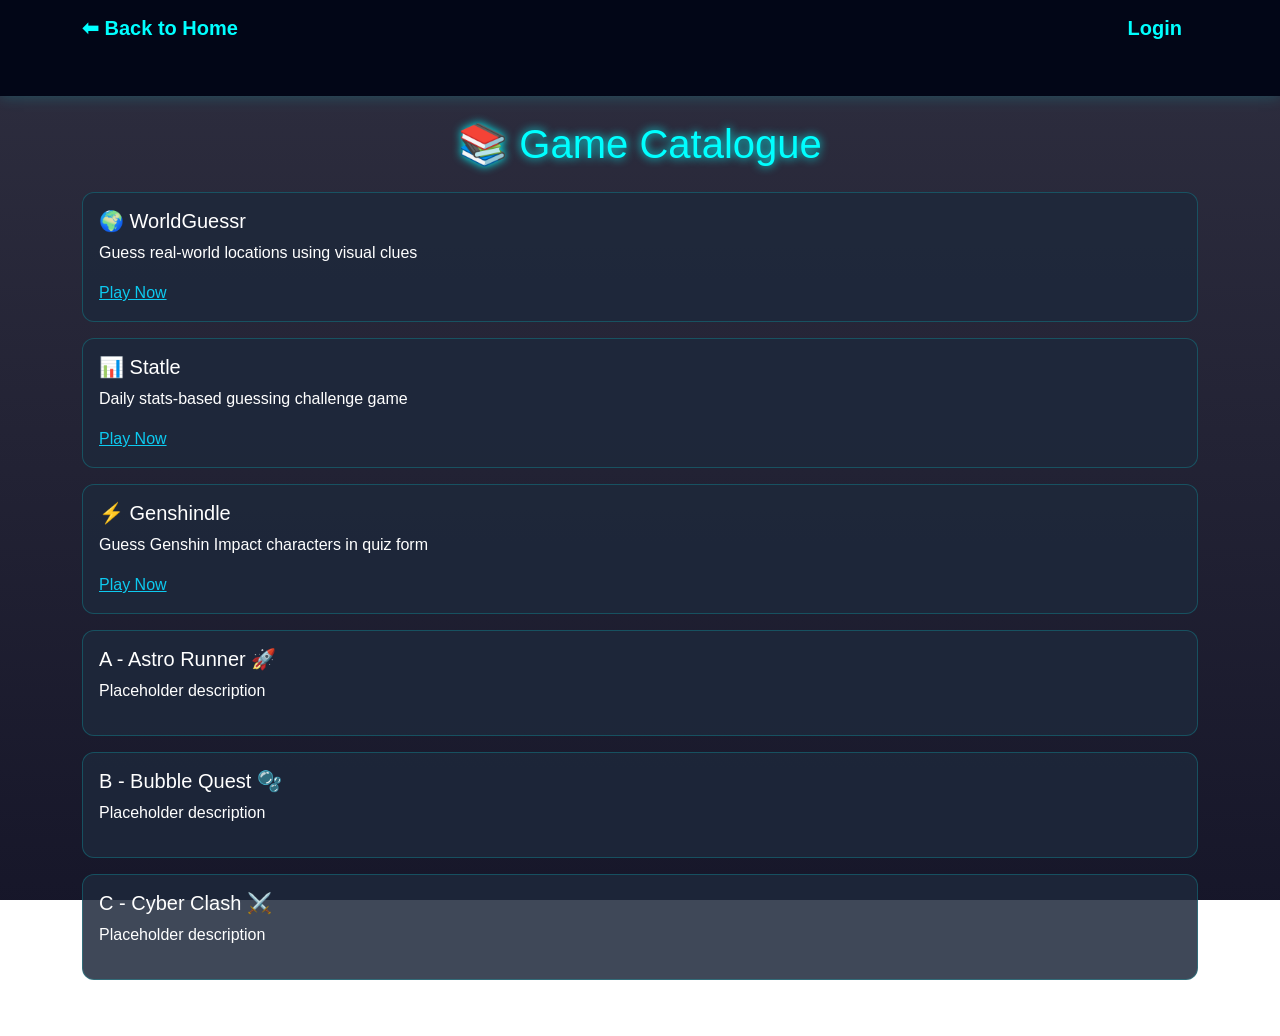
==== Project_Game_lib/catalogue.html @ cc5ea57b "Add files via upload" ====
<!DOCTYPE html>
<html lang="en">
<head>
<meta charset="UTF-8">
<title>Catalogue</title>
<meta name="viewport" content="width=device-width, initial-scale=1">

<link href="https://cdn.jsdelivr.net/npm/bootstrap@5.3.0/dist/css/bootstrap.min.css" rel="stylesheet">

<style>

body {
  margin: 0;
  font-family: Arial, sans-serif;
  background:
    linear-gradient(rgba(10,10,30,0.85), rgba(10,10,30,0.95)),
    url('https://images.unsplash.com/photo-1542751371-adc38448a05e');
  background-size: cover;
  background-attachment: fixed;
  color: white;
}

/* NAVBAR */
.navbar {
  background-color: #020617;
  box-shadow: 0 0 15px rgba(0,255,255,0.2);
}

.navbar a {
  color: cyan !important;
  font-weight: bold;
}

.navbar a:hover {
  text-shadow: 0 0 10px cyan;
}

/* TITLE */
h1 {
  color: cyan;
  text-shadow: 0 0 10px cyan;
}

/* CARDS */
.card {
  background: rgba(30, 41, 59, 0.85);
  border: 1px solid rgba(0,255,255,0.2);
  border-radius: 12px;
  transition: 0.3s;
  color: white;
}

.card:hover {
  transform: scale(1.03);
  box-shadow: 0 0 15px cyan;
}

.container {
  padding-bottom: 40px;
}

</style>
</head>

<body>

<!-- TOP BAR -->
<nav class="navbar">
  <div class="container">

    <a href="home.html" class="navbar-brand">
      ⬅ Back to Home
    </a>

    <a href="login.html" class="navbar-brand">
      Login
    </a>

  </div>
</nav>

<!-- TITLE -->
<div class="text-center mt-4">
  <h1>📚 Game Catalogue</h1>
</div>

<!-- GAMES LIST -->
<div class="container mt-4">

  <!-- WorldGuessr -->
  <div class="card p-3 mb-3">
    <h5>🌍 WorldGuessr</h5>
    <p>Guess real-world locations using visual clues</p>
    <a href="https://www.worldguessr.com/" target="_blank" class="text-info">Play Now</a>
  </div>

  <!-- Statle -->
  <div class="card p-3 mb-3">
    <h5>📊 Statle</h5>
    <p>Daily stats-based guessing challenge game</p>
    <a href="https://statle.fun/" target="_blank" class="text-info">Play Now</a>
  </div>

  <!-- Genshindle -->
  <div class="card p-3 mb-3">
    <h5>⚡ Genshindle</h5>
    <p>Guess Genshin Impact characters in quiz form</p>
    <a href="https://genshindle.com/" target="_blank" class="text-info">Play Now</a>
  </div>

  <!-- Original placeholders kept -->
  <div class="card p-3 mb-3">
    <h5>A - Astro Runner 🚀</h5>
    <p>Placeholder description</p>
  </div>

  <div class="card p-3 mb-3">
    <h5>B - Bubble Quest 🫧</h5>
    <p>Placeholder description</p>
  </div>

  <div class="card p-3 mb-3">
    <h5>C - Cyber Clash ⚔️</h5>
    <p>Placeholder description</p>
  </div>

</div>

</body>
</html>
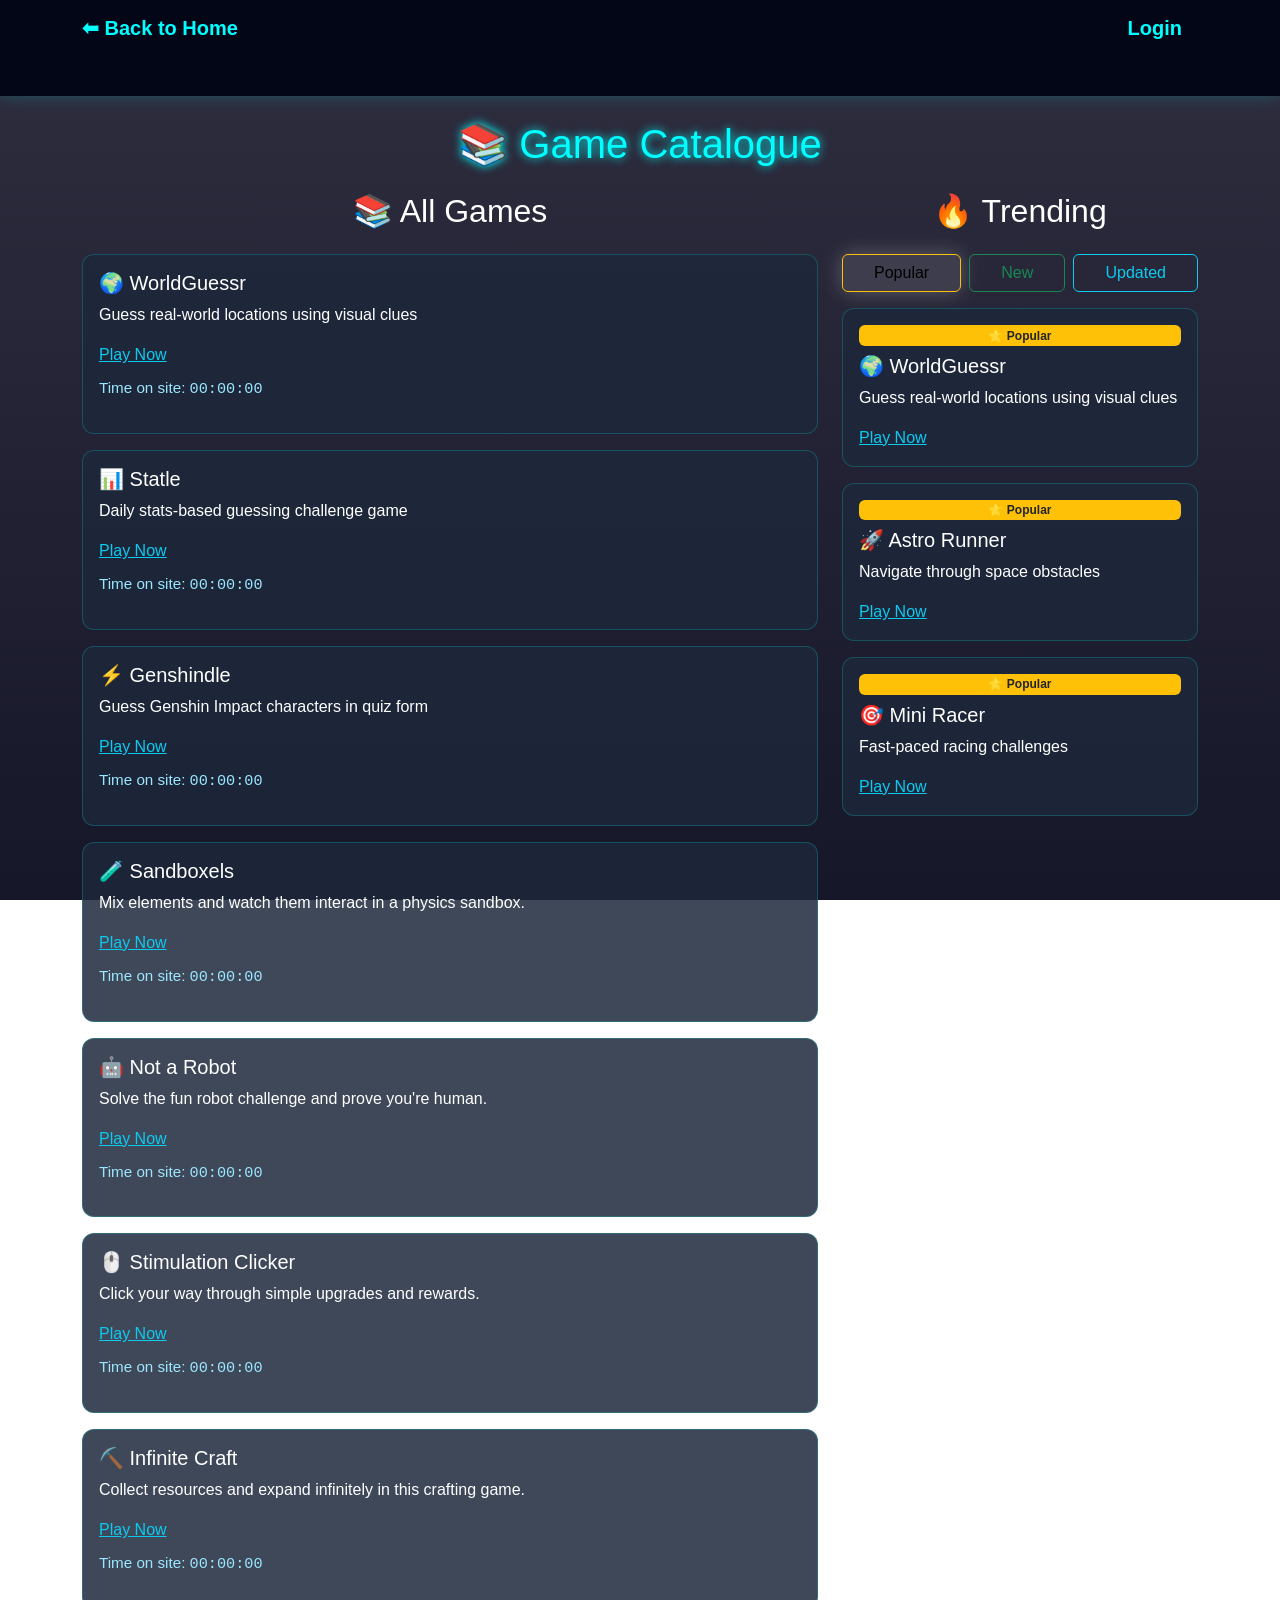
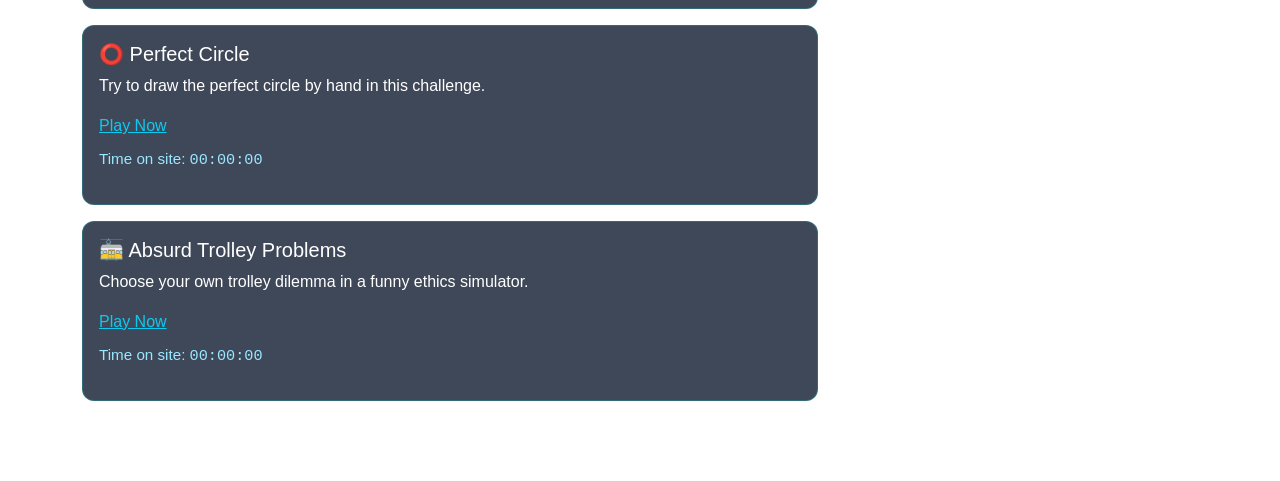
==== commit b8659344: "Refactor catalogue layout and add new games Expanded the catalogue with new game entries and improve" ====
--- a/Project_Game_lib/catalogue.html
+++ b/Project_Game_lib/catalogue.html
@@ -55,11 +55,22 @@
   box-shadow: 0 0 15px cyan;
 }
 
+.time-label {
+  margin-top: 10px;
+  font-size: 0.95rem;
+  color: #9be7ff;
+}
+
+.site-timer {
+  font-family: 'Courier New', monospace;
+}
+
 .container {
   padding-bottom: 40px;
 }
 
 </style>
+
 </head>
 
 <body>
@@ -84,47 +95,408 @@
   <h1>📚 Game Catalogue</h1>
 </div>
 
-<!-- GAMES LIST -->
+<!-- SIDE BY SIDE CONTAINERS -->
 <div class="container mt-4">
-
-  <!-- WorldGuessr -->
-  <div class="card p-3 mb-3">
-    <h5>🌍 WorldGuessr</h5>
-    <p>Guess real-world locations using visual clues</p>
-    <a href="https://www.worldguessr.com/" target="_blank" class="text-info">Play Now</a>
+  <div class="row">
+
+    <!-- LEFT: ALL GAMES LIST -->
+    <div class="col-md-8 mb-4">
+      <h2 class="text-center mb-4">📚 All Games</h2>
+
+      <!-- WorldGuessr -->
+      <div class="card p-3 mb-3">
+        <h5>🌍 WorldGuessr</h5>
+        <p>Guess real-world locations using visual clues</p>
+        <a href="https://www.worldguessr.com/" target="_blank" class="text-info track-play" data-id="worldguessr">Play Now</a>
+        <p class="time-label">Time on site: <span class="site-timer">00:00:00</span></p>
+      </div>
+
+      <!-- Statle -->
+      <div class="card p-3 mb-3">
+        <h5>📊 Statle</h5>
+        <p>Daily stats-based guessing challenge game</p>
+        <a href="https://statle.fun/" target="_blank" class="text-info track-play" data-id="statle">Play Now</a>
+        <p class="time-label">Time on site: <span class="site-timer">00:00:00</span></p>
+      </div>
+
+      <!-- Genshindle -->
+      <div class="card p-3 mb-3">
+        <h5>⚡ Genshindle</h5>
+        <p>Guess Genshin Impact characters in quiz form</p>
+        <a href="https://genshindle.com/" target="_blank" class="text-info track-play" data-id="genshindle">Play Now</a>
+        <p class="time-label">Time on site: <span class="site-timer">00:00:00</span></p>
+      </div>
+
+      <!-- Neal.fun sandboxels -->
+      <div class="card p-3 mb-3">
+        <h5>🧪 Sandboxels</h5>
+        <p>Mix elements and watch them interact in a physics sandbox.</p>
+        <a href="https://neal.fun/sandboxels/" target="_blank" class="text-info track-play" data-id="sandboxels">Play Now</a>
+        <p class="time-label">Time on site: <span class="site-timer">00:00:00</span></p>
+      </div>
+
+      <!-- Neal.fun not-a-robot -->
+      <div class="card p-3 mb-3">
+        <h5>🤖 Not a Robot</h5>
+        <p>Solve the fun robot challenge and prove you're human.</p>
+        <a href="https://neal.fun/not-a-robot/" target="_blank" class="text-info track-play" data-id="notarobot">Play Now</a>
+        <p class="time-label">Time on site: <span class="site-timer">00:00:00</span></p>
+      </div>
+
+      <!-- Neal.fun stimulation-clicker -->
+      <div class="card p-3 mb-3">
+        <h5>🖱️ Stimulation Clicker</h5>
+        <p>Click your way through simple upgrades and rewards.</p>
+        <a href="https://neal.fun/stimulation-clicker/" target="_blank" class="text-info track-play" data-id="stimulationclicker">Play Now</a>
+        <p class="time-label">Time on site: <span class="site-timer">00:00:00</span></p>
+      </div>
+
+      <!-- Neal.fun infinite-craft -->
+      <div class="card p-3 mb-3">
+        <h5>⛏️ Infinite Craft</h5>
+        <p>Collect resources and expand infinitely in this crafting game.</p>
+        <a href="https://neal.fun/infinite-craft/" target="_blank" class="text-info track-play" data-id="infinitecraft">Play Now</a>
+        <p class="time-label">Time on site: <span class="site-timer">00:00:00</span></p>
+      </div>
+
+      <!-- Neal.fun perfect-circle -->
+      <div class="card p-3 mb-3">
+        <h5>⭕ Perfect Circle</h5>
+        <p>Try to draw the perfect circle by hand in this challenge.</p>
+        <a href="https://neal.fun/perfect-circle/" target="_blank" class="text-info track-play" data-id="perfectcircle">Play Now</a>
+        <p class="time-label">Time on site: <span class="site-timer">00:00:00</span></p>
+      </div>
+
+      <!-- Neal.fun absurd-trolley-problems -->
+      <div class="card p-3 mb-3">
+        <h5>🚋 Absurd Trolley Problems</h5>
+        <p>Choose your own trolley dilemma in a funny ethics simulator.</p>
+        <a href="https://neal.fun/absurd-trolley-problems/" target="_blank" class="text-info track-play" data-id="absurdtrolleyproblems">Play Now</a>
+        <p class="time-label">Time on site: <span class="site-timer">00:00:00</span></p>
+      </div>
+    </div>
+
+    <!-- RIGHT: POPULAR / NEW / UPDATED (ROTATING) -->
+    <div class="col-md-4 mb-4">
+      <h2 class="text-center mb-4">🔥 Trending</h2>
+
+      <div class="d-flex justify-content-between gap-2 mb-3">
+        <button id="popularBtn" type="button" class="btn btn-outline-warning flex-fill active-btn">Popular</button>
+        <button id="newBtn" type="button" class="btn btn-outline-success flex-fill">New</button>
+        <button id="updatedBtn" type="button" class="btn btn-outline-info flex-fill">Updated</button>
+      </div>
+
+      <div id="trendingContainer"></div>
+
+    </div>
   </div>
-
-  <!-- Statle -->
-  <div class="card p-3 mb-3">
-    <h5>📊 Statle</h5>
-    <p>Daily stats-based guessing challenge game</p>
-    <a href="https://statle.fun/" target="_blank" class="text-info">Play Now</a>
-  </div>
-
-  <!-- Genshindle -->
-  <div class="card p-3 mb-3">
-    <h5>⚡ Genshindle</h5>
-    <p>Guess Genshin Impact characters in quiz form</p>
-    <a href="https://genshindle.com/" target="_blank" class="text-info">Play Now</a>
-  </div>
-
-  <!-- Original placeholders kept -->
-  <div class="card p-3 mb-3">
-    <h5>A - Astro Runner 🚀</h5>
-    <p>Placeholder description</p>
-  </div>
-
-  <div class="card p-3 mb-3">
-    <h5>B - Bubble Quest 🫧</h5>
-    <p>Placeholder description</p>
-  </div>
-
-  <div class="card p-3 mb-3">
-    <h5>C - Cyber Clash ⚔️</h5>
-    <p>Placeholder description</p>
-  </div>
-
 </div>
 
+<script>
+const trendingGames = [
+  {
+    id: "worldguessr",
+    badge: "⭐ Popular",
+    badgeClass: "bg-warning text-dark",
+    title: "🌍 WorldGuessr",
+    desc: "Guess real-world locations using visual clues",
+    link: "https://www.worldguessr.com/"
+  },
+  {
+    id: "statle",
+    badge: "🆕 New",
+    badgeClass: "bg-success",
+    title: "📊 Statle",
+    desc: "Daily stats-based guessing challenge game",
+    link: "https://statle.fun/"
+  },
+  {
+    id: "genshindle",
+    badge: "⬆️ Updated",
+    badgeClass: "bg-info text-dark",
+    title: "⚡ Genshindle",
+    desc: "Guess Genshin Impact characters in quiz form",
+    link: "https://genshindle.com/"
+  },
+  {
+    id: "astrorunner",
+    badge: "⭐ Popular",
+    badgeClass: "bg-warning text-dark",
+    title: "🚀 Astro Runner",
+    desc: "Navigate through space obstacles",
+    link: "#"
+  },
+  {
+    id: "bubblequest",
+    badge: "🆕 New",
+    badgeClass: "bg-success",
+    title: "🫧 Bubble Quest",
+    desc: "Pop bubbles and collect power-ups",
+    link: "#"
+  },
+  {
+    id: "cyberclash",
+    badge: "⬆️ Updated",
+    badgeClass: "bg-info text-dark",
+    title: "⚔️ Cyber Clash",
+    desc: "Intense action-packed battles",
+    link: "#"
+  },
+  {
+    id: "miniracer",
+    badge: "⭐ Popular",
+    badgeClass: "bg-warning text-dark",
+    title: "🎯 Mini Racer",
+    desc: "Fast-paced racing challenges",
+    link: "#"
+  },
+  {
+    id: "weirdmaze",
+    badge: "🆕 New",
+    badgeClass: "bg-success",
+    title: "🌀 Weird Maze",
+    desc: "Navigate through impossible mazes",
+    link: "#"
+  },
+  {
+    id: "arcadeblaster",
+    badge: "⬆️ Updated",
+    badgeClass: "bg-info text-dark",
+    title: "🎮 Arcade Blaster",
+    desc: "Classic shooting game reimagined",
+    link: "#"
+  }
+];
+
+const STORAGE_KEY = 'gameLibraryPopular';
+const TIME_KEY = 'gameTimeTotals';
+const VISIT_KEY = 'currentGameVisit';
+const MAX_POPULAR = 5;
+
+function getPlayedGames() {
+  try {
+    return JSON.parse(localStorage.getItem(STORAGE_KEY) || '[]');
+  } catch (err) {
+    return [];
+  }
+}
+
+function savePlayedGame(gameId) {
+  const played = getPlayedGames().filter(id => id !== gameId);
+  played.push(gameId);
+  while (played.length > MAX_POPULAR) {
+    played.shift();
+  }
+  localStorage.setItem(STORAGE_KEY, JSON.stringify(played));
+}
+
+function getGameTimeTotals() {
+  try {
+    return JSON.parse(localStorage.getItem(TIME_KEY) || '{}');
+  } catch (err) {
+    return {};
+  }
+}
+
+function saveGameTimeTotals(totals) {
+  localStorage.setItem(TIME_KEY, JSON.stringify(totals));
+}
+
+function addGameTime(gameId, seconds) {
+  const totals = getGameTimeTotals();
+  totals[gameId] = (totals[gameId] || 0) + seconds;
+  saveGameTimeTotals(totals);
+}
+
+function buildTrendingGroups() {
+  const played = getPlayedGames();
+  const groups = {
+    popular: [],
+    new: [],
+    updated: []
+  };
+
+  const popularIds = new Set(played);
+
+  trendingGames.forEach(game => {
+    const id = game.id;
+    if (popularIds.has(id)) {
+      groups.popular.push({ ...game, badge: '⭐ Popular', badgeClass: 'bg-warning text-dark' });
+      return;
+    }
+    if (game.badge.includes('Popular')) {
+      groups.popular.push(game);
+      return;
+    }
+    if (game.badge.includes('New')) {
+      groups.new.push(game);
+      return;
+    }
+    if (game.badge.includes('Updated')) {
+      groups.updated.push(game);
+      return;
+    }
+  });
+
+  if (groups.popular.length > MAX_POPULAR) {
+    groups.popular = groups.popular.slice(-MAX_POPULAR);
+  }
+
+  return groups;
+}
+
+let activeCategory = 'popular';
+let currentGameId = sessionStorage.getItem(VISIT_KEY) || null;
+let visitStart = null;
+
+function formatSeconds(seconds) {
+  const hrs = String(Math.floor(seconds / 3600)).padStart(2, '0');
+  const mins = String(Math.floor((seconds % 3600) / 60)).padStart(2, '0');
+  const secs = String(seconds % 60).padStart(2, '0');
+  return `${hrs}:${mins}:${secs}`;
+}
+
+function updateGameTimers() {
+  const totals = getGameTimeTotals();
+  document.querySelectorAll('.card').forEach(card => {
+    const timer = card.querySelector('.site-timer');
+    const link = card.querySelector('.track-play');
+    if (!timer || !link) return;
+    const gameId = link.dataset.id;
+    const seconds = totals[gameId] || 0;
+    timer.textContent = formatSeconds(seconds);
+  });
+}
+
+function startVisit(gameId) {
+  currentGameId = gameId;
+  visitStart = Date.now();
+  sessionStorage.setItem(VISIT_KEY, gameId);
+  sessionStorage.setItem('visitStartTime', visitStart.toString());
+}
+
+function endVisit() {
+  if (!currentGameId || !visitStart) return;
+  const seconds = Math.floor((Date.now() - visitStart) / 1000);
+  if (seconds > 0) {
+    addGameTime(currentGameId, seconds);
+  }
+  currentGameId = null;
+  visitStart = null;
+  sessionStorage.removeItem(VISIT_KEY);
+  sessionStorage.removeItem('visitStartTime');
+  updateGameTimers();
+}
+
+function restoreVisit() {
+  const storedGameId = sessionStorage.getItem(VISIT_KEY);
+  const storedStart = Number(sessionStorage.getItem('visitStartTime') || 0);
+  if (storedGameId && storedStart) {
+    currentGameId = storedGameId;
+    visitStart = storedStart;
+  }
+}
+
+function renderTrendingGames(category) {
+  const groups = buildTrendingGroups();
+  const games = groups[category];
+  if (!games.length) {
+    document.getElementById('trendingContainer').innerHTML = '<div class="card p-3 mb-3"><p class="mb-0">No games available in this category.</p></div>';
+    return;
+  }
+
+  const cards = games.map(game => `
+    <div class="card p-3 mb-3 fade-in">
+      <span class="badge ${game.badgeClass} mb-2">${game.badge}</span>
+      <h5>${game.title}</h5>
+      <p>${game.desc}</p>
+      <a href="${game.link}" target="_blank" class="text-info track-play" data-id="${game.id}">Play Now</a>
+    </div>
+  `).join('');
+
+  document.getElementById('trendingContainer').innerHTML = cards;
+}
+
+function setActiveCategory(category) {
+  activeCategory = category;
+  document.getElementById('popularBtn').classList.toggle('active-btn', category === 'popular');
+  document.getElementById('newBtn').classList.toggle('active-btn', category === 'new');
+  document.getElementById('updatedBtn').classList.toggle('active-btn', category === 'updated');
+  renderTrendingGames(category);
+}
+
+function rotateCategory() {
+  const order = ['popular', 'new', 'updated'];
+  const nextIndex = (order.indexOf(activeCategory) + 1) % order.length;
+  setActiveCategory(order[nextIndex]);
+}
+
+restoreVisit();
+
+// Button handlers
+document.getElementById('popularBtn').addEventListener('click', () => {
+  setActiveCategory('popular');
+});
+
+document.getElementById('newBtn').addEventListener('click', () => {
+  setActiveCategory('new');
+});
+
+document.getElementById('updatedBtn').addEventListener('click', () => {
+  setActiveCategory('updated');
+});
+
+document.addEventListener('click', event => {
+  const target = event.target;
+  if (target.matches('.track-play')) {
+    const gameId = target.dataset.id;
+    if (gameId) {
+      savePlayedGame(gameId);
+      startVisit(gameId);
+      setTimeout(() => setActiveCategory('popular'), 100);
+    }
+  }
+});
+
+// when the user returns to this tab, stop counting away-time as game time
+document.addEventListener('visibilitychange', () => {
+  if (document.visibilityState === 'visible') {
+    endVisit();
+  }
+});
+
+document.addEventListener('pagehide', () => {
+  endVisit();
+});
+
+// Initial render
+setActiveCategory(activeCategory);
+updateGameTimers();
+
+// Rotate every 6 seconds between categories
+setInterval(rotateCategory, 6000);
+</script>
+
+<style>
+@keyframes fadeIn {
+  from {
+    opacity: 0;
+  }
+  to {
+    opacity: 1;
+  }
+}
+
+.fade-in {
+  animation: fadeIn 0.5s ease-in;
+}
+
+.active-btn {
+  color: black !important;
+  box-shadow: 0 0 20px rgba(255,255,255,0.25);
+  background: rgba(255,255,255,0.1);
+}
+</style>
+
 </body>
-</html>+</html>
